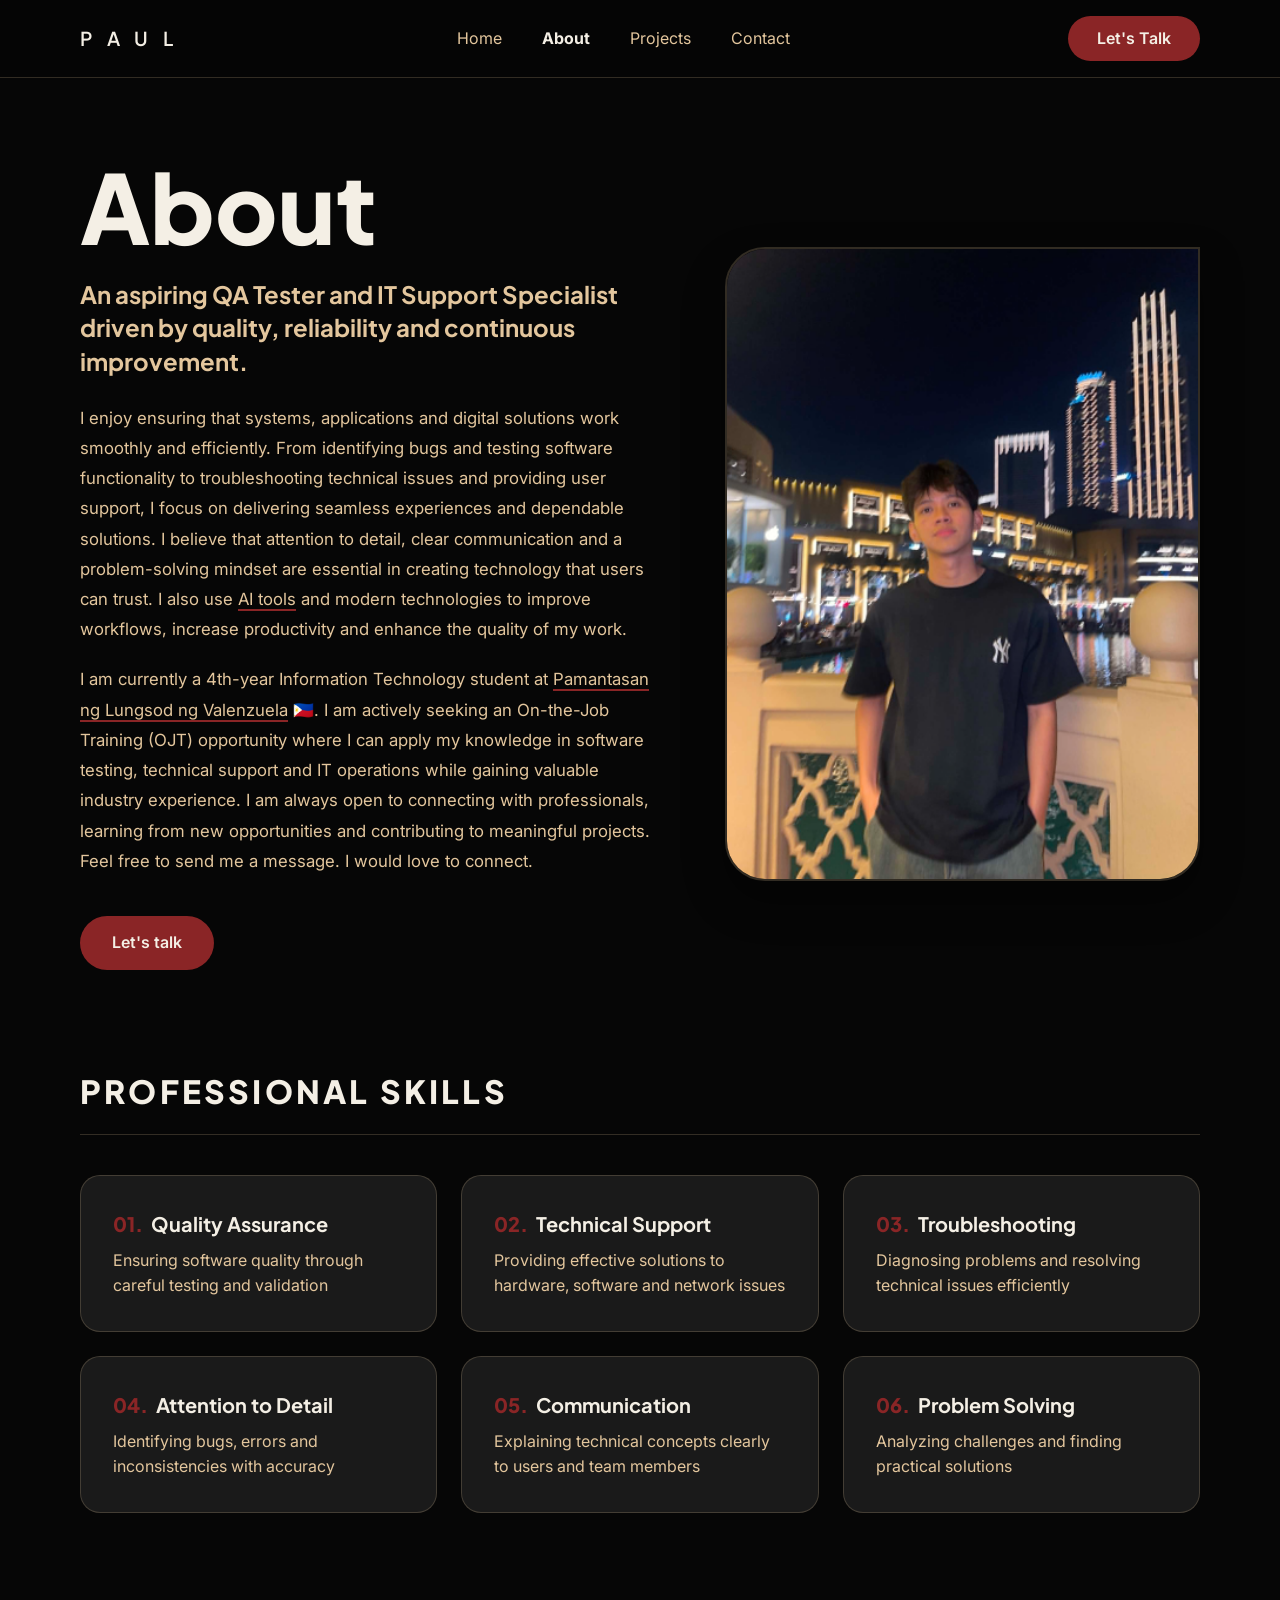
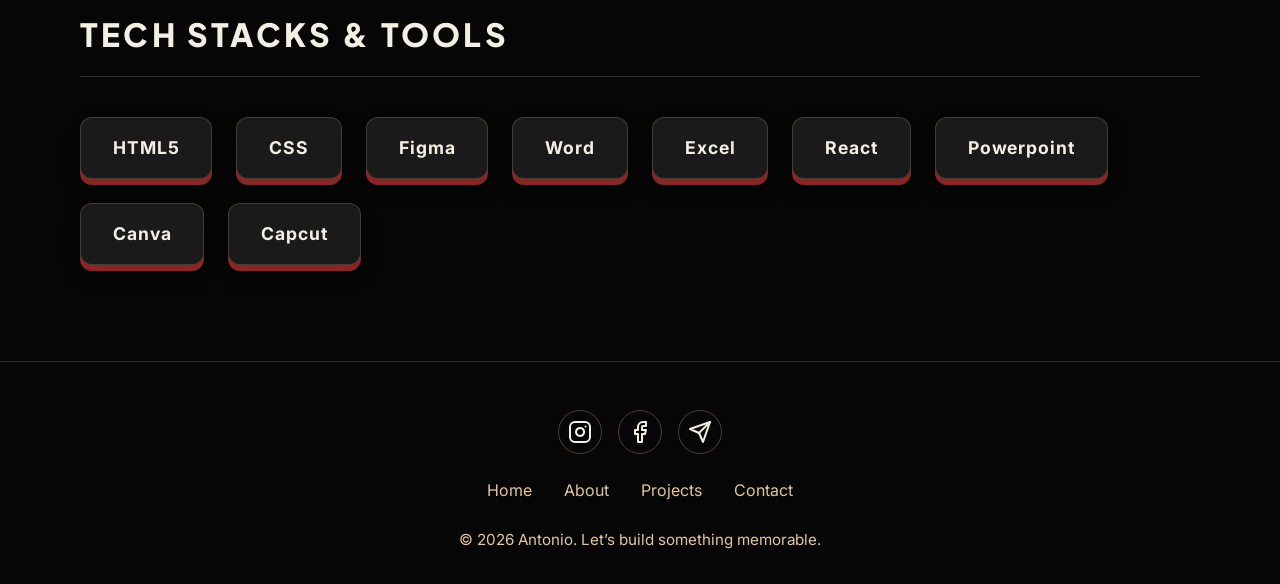
==== about.html @ a5aa1293 "Add initial portfolio website structure with HTML, CSS, and JavaScript - Created index.html for the " ====
<!DOCTYPE html>
<html lang="en">
<head>
  <meta charset="UTF-8" />
  <meta name="viewport" content="width=device-width, initial-scale=1.0" />
  <title>About | Antonio Portfolio</title>
  <link rel="preconnect" href="https://fonts.googleapis.com">
  <link rel="preconnect" href="https://fonts.gstatic.com" crossorigin>
  <link href="https://fonts.googleapis.com/css2?family=Inter:wght@400;500&family=Plus+Jakarta+Sans:wght@700;800&display=swap" rel="stylesheet">
  <link rel="stylesheet" href="styles.css" />
</head>
<body>
  <header class="site-header">
    <div class="container header-inner">
      <a class="brand" href="index.html">P a u l</a>
      <button class="nav-toggle" aria-label="Toggle navigation">Menu</button>
      <nav class="site-nav">
        <a href="index.html">Home</a>
        <a href="about.html" class="active">About</a>
        <a href="projects.html">Projects</a>
        <a href="contact.html">Contact</a>
      </nav>
      <a href="contact.html" class="nav-cta">Let's Talk</a>
    </div>
  </header>

  <main class="container page-about">
    <section class="about-hero">
      <div class="about-hero-content">
        <h1 class="massive-title">About</h1>
        <h2 class="about-subtitle">An aspiring QA Tester and IT Support Specialist driven by quality, reliability and continuous improvement.</h2>
        <div class="about-body">
          <p>I enjoy ensuring that systems, applications and digital solutions work smoothly and efficiently. From identifying bugs and testing software functionality to troubleshooting technical issues and providing user support, I focus on delivering seamless experiences and dependable solutions. I believe that attention to detail, clear communication and a problem-solving mindset are essential in creating technology that users can trust. I also use <u>AI tools</u> and modern technologies to improve workflows, increase productivity and enhance the quality of my work.</p>
          <p>I am currently a 4th-year Information Technology student at <u>Pamantasan ng Lungsod ng Valenzuela</u> 🇵🇭. I am actively seeking an On-the-Job Training (OJT) opportunity where I can apply my knowledge in software testing, technical support and IT operations while gaining valuable industry experience. I am always open to connecting with professionals, learning from new opportunities and contributing to meaningful projects. Feel free to send me a message. I would love to connect.</p>
        </div>
        <a href="contact.html" class="btn-primary">Let's talk</a>
      </div>
      <div class="about-hero-image">
        <img src="images/pol.png" alt="Paul Zabdiel P. Antonio" />
      </div>
    </section>

    <section class="about-skills">
      <h3 class="section-title">Professional Skills</h3>
      <div class="skills-grid">
        <div class="skill-card">
          <h4><span class="skill-num">01.</span> Quality Assurance</h4>
          <p>Ensuring software quality through careful testing and validation</p>
        </div>
        <div class="skill-card">
          <h4><span class="skill-num">02.</span> Technical Support</h4>
          <p>Providing effective solutions to hardware, software and network issues</p>
        </div>
        <div class="skill-card">
          <h4><span class="skill-num">03.</span> Troubleshooting</h4>
          <p>Diagnosing problems and resolving technical issues efficiently</p>
        </div>
        <div class="skill-card">
          <h4><span class="skill-num">04.</span> Attention to Detail</h4>
          <p>Identifying bugs, errors and inconsistencies with accuracy</p>
        </div>
        <div class="skill-card">
          <h4><span class="skill-num">05.</span> Communication</h4>
          <p>Explaining technical concepts clearly to users and team members</p>
        </div>
        <div class="skill-card">
          <h4><span class="skill-num">06.</span> Problem Solving</h4>
          <p>Analyzing challenges and finding practical solutions</p>
        </div>
      </div>
    </section>

    <section class="about-tools">
      <h3 class="section-title">Tech Stacks & Tools</h3>
      <div class="tools-3d-grid">
        <div class="tool-3d-tag">HTML5</div>
        <div class="tool-3d-tag">CSS</div>
        <div class="tool-3d-tag">Figma</div>
        <div class="tool-3d-tag">Word</div>
        <div class="tool-3d-tag">Excel</div>
        <div class="tool-3d-tag">React</div>
        <div class="tool-3d-tag">Powerpoint</div>
        <div class="tool-3d-tag">Canva</div>
        <div class="tool-3d-tag">Capcut</div>
      </div>
    </section>
  </main>

  <footer class="site-footer">
    <div class="container footer-inner">
      <div class="social-links">
        <a href="#" aria-label="Instagram">
          <svg xmlns="http://www.w3.org/2000/svg" width="24" height="24" viewBox="0 0 24 24" fill="none" stroke="currentColor" stroke-width="2" stroke-linecap="round" stroke-linejoin="round" class="icon"><rect x="2" y="2" width="20" height="20" rx="5" ry="5"></rect><path d="M16 11.37A4 4 0 1 1 12.63 8 4 4 0 0 1 16 11.37z"></path><line x1="17.5" y1="6.5" x2="17.51" y2="6.5"></line></svg>
        </a>
        <a href="#" aria-label="Facebook">
          <svg xmlns="http://www.w3.org/2000/svg" width="24" height="24" viewBox="0 0 24 24" fill="none" stroke="currentColor" stroke-width="2" stroke-linecap="round" stroke-linejoin="round" class="icon"><path d="M18 2h-3a5 5 0 0 0-5 5v3H7v4h3v8h4v-8h3l1-4h-4V7a1 1 0 0 1 1-1h3z"></path></svg>
        </a>
        <a href="#" aria-label="Telegram">
          <svg xmlns="http://www.w3.org/2000/svg" width="24" height="24" viewBox="0 0 24 24" fill="none" stroke="currentColor" stroke-width="2" stroke-linecap="round" stroke-linejoin="round" class="icon"><line x1="22" y1="2" x2="11" y2="13"></line><polygon points="22 2 15 22 11 13 2 9 22 2"></polygon></svg>
        </a>
      </div>
      <nav class="footer-nav">
        <a href="index.html">Home</a>
        <a href="about.html">About</a>
        <a href="projects.html">Projects</a>
        <a href="contact.html">Contact</a>
      </nav>
      <p>© 2026 Antonio. Let’s build something memorable.</p>
    </div>
  </footer>

  <script src="script.js"></script>
</body>
</html>
---- styles.css ----
:root {
  color-scheme: dark;
  font-family: 'Inter', system-ui, -apple-system, BlinkMacSystemFont, "Segoe UI", sans-serif;
  background: #060606;
  color: #F4EFE5;
  font-size: 16px;
  line-height: 1.6;
  --surface: #0f0f11;
  --surface-strong: #1a1a1a;
  --text-muted: #E3C69D;
  --accent: #8A2526;
  --accent-soft: rgba(138, 37, 38, 0.12);
  --border: rgba(227, 198, 157, 0.2);
  --shadow: 0 20px 40px rgba(0, 0, 0, 0.4);
}

* {
  box-sizing: border-box;
}

h1, h2, h3, h4, h5, h6,
.brand, .eyebrow {
  font-family: 'Plus Jakarta Sans', sans-serif;
}

html {
  scroll-behavior: smooth;
}

body {
  margin: 0;
  min-height: 100vh;
  background: #060606;
}

img {
  max-width: 100%;
  display: block;
}

button,
input,
textarea {
  font: inherit;
}

.container {
  width: min(1120px, calc(100% - 2rem));
  margin: 0 auto;
}

.site-header {
  position: sticky;
  top: 0;
  z-index: 20;
  background: rgba(6, 6, 6, 0.95);
  backdrop-filter: blur(12px);
  border-bottom: 1px solid var(--border);
  padding-top: 1rem;
  padding-bottom: 1rem;
}

.header-inner {
  display: flex;
  align-items: center;
  justify-content: space-between;
}

.brand {
  letter-spacing: 0.3em;
  text-transform: uppercase;
  font-weight: 600;
  color: #F4EFE5;
  text-decoration: none;
  font-size: 1.2rem;
}

.nav-toggle {
  display: none;
  border: 1px solid var(--border);
  background: #F4EFE5;
  color: #060606;
  padding: 0.85rem 1rem;
  border-radius: 999px;
  cursor: pointer;
}

.site-nav {
  flex: 1;
  display: flex;
  justify-content: center;
  gap: 2.5rem;
}

.site-nav a {
  color: #E3C69D;
  font-weight: 400;
  text-decoration: none;
  transition: color 0.2s ease;
  background: transparent;
  padding: 0;
}

.site-nav a:hover,
.site-nav a.active {
  color: #F4EFE5;
  font-weight: 700;
  background: transparent;
}

.nav-cta {
  display: inline-flex;
  align-items: center;
  justify-content: center;
  background: #8A2526;
  color: #F4EFE5;
  padding: 0.6rem 1.8rem;
  border-radius: 999px;
  font-weight: 600;
  text-decoration: none;
  transition: transform 0.2s ease;
}

.nav-cta:hover {
  transform: translateY(-2px);
}

.hero,
.section-intro {
  padding: 5rem 0 3rem;
}

.page-home .hero {
  background: transparent;
  box-shadow: none;
  padding: 6rem 0;
}

.hero-home {
  display: grid;
  grid-template-columns: 1.1fr 0.9fr;
  align-items: center;
  gap: 4rem;
}

.hero-copy {
  max-width: 100%;
}

@keyframes fadeInUp {
  from {
    opacity: 0;
    transform: translateY(30px);
  }
  to {
    opacity: 1;
    transform: translateY(0);
  }
}

.hero-title {
  font-size: clamp(2.5rem, 8vw, 4.5rem);
  line-height: 1.1;
  margin-bottom: 1.5rem;
  font-weight: 800;
  color: #F4EFE5;
  font-family: 'Plus Jakarta Sans', sans-serif;
  opacity: 0;
  animation: fadeInUp 0.8s ease-out forwards;
}

.gradient-text {
  background: linear-gradient(90deg, #8A2526, #E3C69D);
  -webkit-background-clip: text;
  -webkit-text-fill-color: transparent;
  background-clip: text;
  color: transparent;
}

.hero-subtitle {
  color: #E3C69D;
  font-size: 1.1rem;
  margin-bottom: 1.5rem;
  line-height: 1.7;
  max-width: 90%;
  opacity: 0;
  animation: fadeInUp 0.8s ease-out 0.2s forwards;
}

.hero-image {
  width: 100%;
  display: flex;
  justify-content: flex-end;
  opacity: 0;
  animation: fadeInUp 0.8s ease-out 0.6s forwards;
}

.hero-image img {
  width: 100%;
  max-width: 400px;
  aspect-ratio: 1 / 1;
  object-fit: cover;
  border-radius: 50%;
  border: 4px solid var(--accent);
  padding: 10px;
  background: var(--surface-strong);
  box-shadow: 0 20px 50px rgba(0,0,0,0.5), 0 0 30px var(--accent-soft);
}

.hero-actions {
  display: flex;
  gap: 1rem;
  flex-wrap: wrap;
  opacity: 0;
  animation: fadeInUp 0.8s ease-out 0.4s forwards;
}

.btn-primary, .btn-ghost {
  display: inline-flex;
  align-items: center;
  justify-content: center;
  padding: 0.9rem 2rem;
  border-radius: 999px;
  font-weight: 600;
  text-decoration: none;
  transition: transform 0.2s ease, background 0.2s ease;
}

.btn-primary {
  background: #8A2526;
  color: #F4EFE5;
  border: none;
}

.btn-ghost {
  background: transparent;
  color: #F4EFE5;
  border: 1px solid rgba(227, 198, 157, 0.4);
}

.btn-primary:hover {
  transform: translateY(-2px);
}

.btn-ghost:hover {
  border-color: #F4EFE5;
  transform: translateY(-2px);
}


.eyebrow {
  margin: 0 0 0.75rem;
  font-size: 0.875rem;
  letter-spacing: 0.15em;
  text-transform: uppercase;
  color: var(--accent);
}

h1 {
  margin: 0 0 1rem;
  font-size: clamp(2rem, 4vw, 3.5rem);
  line-height: 1.05;
}

p {
  margin: 0 0 1.4rem;
  color: var(--text-muted);
}

.hero-actions,
.button-group {
  display: flex;
  flex-wrap: wrap;
  gap: 1rem;
  align-items: center;
}

.button,
.button-sm {
  display: inline-flex;
  align-items: center;
  justify-content: center;
  background: var(--accent);
  color: #fff;
  border: none;
  border-radius: 999px;
  padding: 0.95rem 1.6rem;
  text-decoration: none;
  cursor: pointer;
  transition: transform 0.2s ease, box-shadow 0.2s ease;
}

.button:hover,
.button-sm:hover {
  transform: translateY(-1px);
  box-shadow: 0 14px 30px rgba(37, 99, 235, 0.16);
}

.button-secondary {
  background: #fff;
  color: var(--accent);
  border: 1px solid rgba(37, 99, 235, 0.15);
}

.button-sm {
  padding: 0.75rem 1.15rem;
}

.feature-grid,
.details-grid {
  display: grid;
  gap: 1.5rem;
  grid-template-columns: repeat(auto-fit, minmax(220px, 1fr));
  margin: 2rem 0 4rem;
}

.feature-grid article,
.project-card,
.contact-panel,
.details-grid article {
  background: var(--surface);
  border: 1px solid var(--border);
  border-radius: 1.25rem;
  padding: 1.75rem;
  box-shadow: var(--shadow);
}

.project-list {
  display: grid;
  gap: 1.25rem;
  margin: 2rem 0 4rem;
}

.project-card {
  display: flex;
  justify-content: space-between;
  align-items: center;
  gap: 1rem;
}

.project-card h2 {
  margin-top: 0;
}

.contact-panel {
  max-width: 700px;
}

.contact-form {
  display: grid;
  gap: 1rem;
}

.contact-form label {
  display: grid;
  gap: 0.5rem;
  font-weight: 700;
  color: #F4EFE5;
}

.contact-form input,
.contact-form textarea {
  width: 100%;
  border: 1px solid var(--border);
  border-radius: 0.9rem;
  padding: 1rem 1rem;
  background: #060606;
  color: #F4EFE5;
}

.contact-form input:focus,
.contact-form textarea:focus {
  outline: none;
  border-color: var(--accent);
  box-shadow: 0 0 0 4px rgba(37, 99, 235, 0.08);
}

.form-status {
  margin: 0;
  color: var(--accent);
  font-size: 0.95rem;
}

/* About Page */
.page-about {
  padding-top: 5rem;
}

.about-hero {
  display: grid;
  grid-template-columns: 1.1fr 0.9fr;
  gap: 4rem;
  align-items: center;
  margin-bottom: 6rem;
}

.massive-title {
  font-size: clamp(3.5rem, 8vw, 6rem);
  font-weight: 800;
  line-height: 1;
  margin-top: 0;
  margin-bottom: 1.5rem;
  color: #F4EFE5;
  font-family: 'Plus Jakarta Sans', sans-serif;
  opacity: 0;
  animation: fadeInUp 0.8s ease-out forwards;
}

.about-subtitle {
  font-size: 1.5rem;
  font-weight: 700;
  color: #E3C69D;
  margin-top: 0;
  margin-bottom: 1.5rem;
  line-height: 1.4;
  font-family: 'Plus Jakarta Sans', sans-serif;
  opacity: 0;
  animation: fadeInUp 0.8s ease-out 0.15s forwards;
}

.about-body {
  font-size: 1.05rem;
  line-height: 1.8;
  color: #E3C69D;
  margin-bottom: 2.5rem;
  opacity: 0;
  animation: fadeInUp 0.8s ease-out 0.3s forwards;
}

.about-body p {
  margin-bottom: 1.25rem;
}

.about-body u {
  text-decoration-color: var(--accent);
  text-decoration-thickness: 2px;
  text-underline-offset: 4px;
  transition: color 0.2s ease, text-decoration-color 0.2s ease;
  cursor: pointer;
}

.about-body u:hover {
  color: #F4EFE5;
  text-decoration-color: #F4EFE5;
}

.about-hero-content .btn-primary {
  opacity: 0;
  animation: fadeInUp 0.8s ease-out 0.45s forwards;
}

.about-hero-image {
  opacity: 0;
  animation: fadeInUp 0.8s ease-out 0.6s forwards;
}

.about-hero-image img {
  width: 100%;
  max-width: 500px;
  object-fit: cover;
  border-radius: 2.5rem 0 2.5rem 2.5rem; /* Asymmetrical border-radius */
  box-shadow: var(--shadow);
  border: 2px solid var(--border);
}

.section-title {
  font-size: 2rem;
  font-weight: 800;
  margin-bottom: 2.5rem;
  text-transform: uppercase;
  letter-spacing: 0.1em;
  color: #F4EFE5;
  border-bottom: 1px solid var(--border);
  padding-bottom: 1rem;
}

.skills-grid {
  display: grid;
  grid-template-columns: repeat(auto-fit, minmax(280px, 1fr));
  gap: 1.5rem;
  margin-bottom: 6rem;
}

.skill-card {
  background: var(--surface-strong);
  padding: 2rem;
  border-radius: 1.25rem;
  border: 1px solid var(--border);
  transition: transform 0.3s ease;
}

.skill-card:hover {
  transform: translateY(-5px);
  border-color: var(--accent);
  box-shadow: 0 10px 30px var(--accent-soft);
}

.skill-card h4 {
  font-size: 1.25rem;
  color: #F4EFE5;
  margin: 0 0 0.5rem 0;
  font-family: 'Plus Jakarta Sans', sans-serif;
}

.skill-num {
  color: var(--accent);
  font-weight: 800;
  margin-right: 0.25rem;
}

.skill-card p {
  margin: 0;
  color: #E3C69D;
  font-size: 1rem;
}

.tools-3d-grid {
  display: flex;
  flex-wrap: wrap;
  gap: 1.5rem;
  margin-bottom: 6rem;
}

.tool-3d-tag {
  background: var(--surface-strong);
  color: #F4EFE5;
  font-weight: 700;
  padding: 1rem 2rem;
  border-radius: 0.75rem;
  font-size: 1.1rem;
  letter-spacing: 0.05em;
  border: 1px solid var(--border);
  box-shadow: 
    0px 6px 0px var(--accent), 
    0px 10px 15px rgba(0,0,0,0.5);
  transform: translateY(0);
  transition: all 0.1s ease;
  cursor: default;
}

.tool-3d-tag:hover {
  transform: translateY(4px);
  box-shadow: 
    0px 2px 0px var(--accent), 
    0px 5px 10px rgba(0,0,0,0.5);
}

.site-footer {
  background: #060606;
  border-top: 1px solid var(--border);
  padding: 3rem 0 2rem;
  color: #E3C69D;
}

.footer-inner {
  display: grid;
  gap: 1.5rem;
  justify-items: center;
  text-align: center;
}

.social-links {
  display: flex;
  gap: 1rem;
  flex-wrap: wrap;
  justify-content: center;
}

.social-links a {
  width: 44px;
  height: 44px;
  display: inline-flex;
  align-items: center;
  justify-content: center;
  border-radius: 50%;
  border: 1px solid rgba(227, 198, 157, 0.3);
  color: #F4EFE5;
  text-decoration: none;
  font-weight: 700;
}

.footer-nav {
  display: flex;
  gap: 2rem;
  flex-wrap: wrap;
  justify-content: center;
  align-items: center;
}

.footer-nav a {
  color: #E3C69D;
  text-decoration: none;
  font-weight: 400;
  transition: color 0.2s ease;
}

.footer-nav a:hover {
  color: #F4EFE5;
  font-weight: 700;
}

.site-footer p {
  margin: 0;
  font-size: 0.95rem;
  color: #E3C69D;
}

@media (max-width: 1024px) {
  .hero-home {
    gap: 2rem;
  }
  .site-nav {
    gap: 1.5rem;
  }
}

@media (max-width: 768px) {
  .header-inner {
    flex-wrap: wrap;
  }

  .nav-toggle {
    display: inline-flex;
  }

  .site-nav, .nav-cta {
    display: none;
  }

  .site-nav.open {
    display: flex !important;
    flex-direction: column;
    gap: 1rem;
    position: absolute;
    top: 100%;
    left: 0;
    width: 100%;
    background: #060606;
    padding: 2rem;
    border-bottom: 1px solid rgba(227,198,157,0.2);
    z-index: 50;
  }

  .site-nav a {
    width: 100%;
    text-align: center;
  }

  .hero-home {
    grid-template-columns: 1fr;
    text-align: left;
    gap: 3rem;
  }

  .page-home .hero {
    padding: 3rem 0;
  }

  .hero-image {
    justify-content: flex-start;
  }

  .about-hero {
    grid-template-columns: 1fr;
    gap: 3rem;
  }
}

@media (max-width: 480px) {
  .hero,
  .section-intro {
    padding-top: 2.5rem;
  }

  .feature-grid,
  .details-grid {
    grid-template-columns: 1fr;
  }

  .hero-actions {
    flex-direction: column;
  }

  .project-card {
    flex-direction: column;
    align-items: flex-start;
  }

  .button,
  .button-sm, .btn-primary, .btn-ghost {
    width: 100%;
  }
}
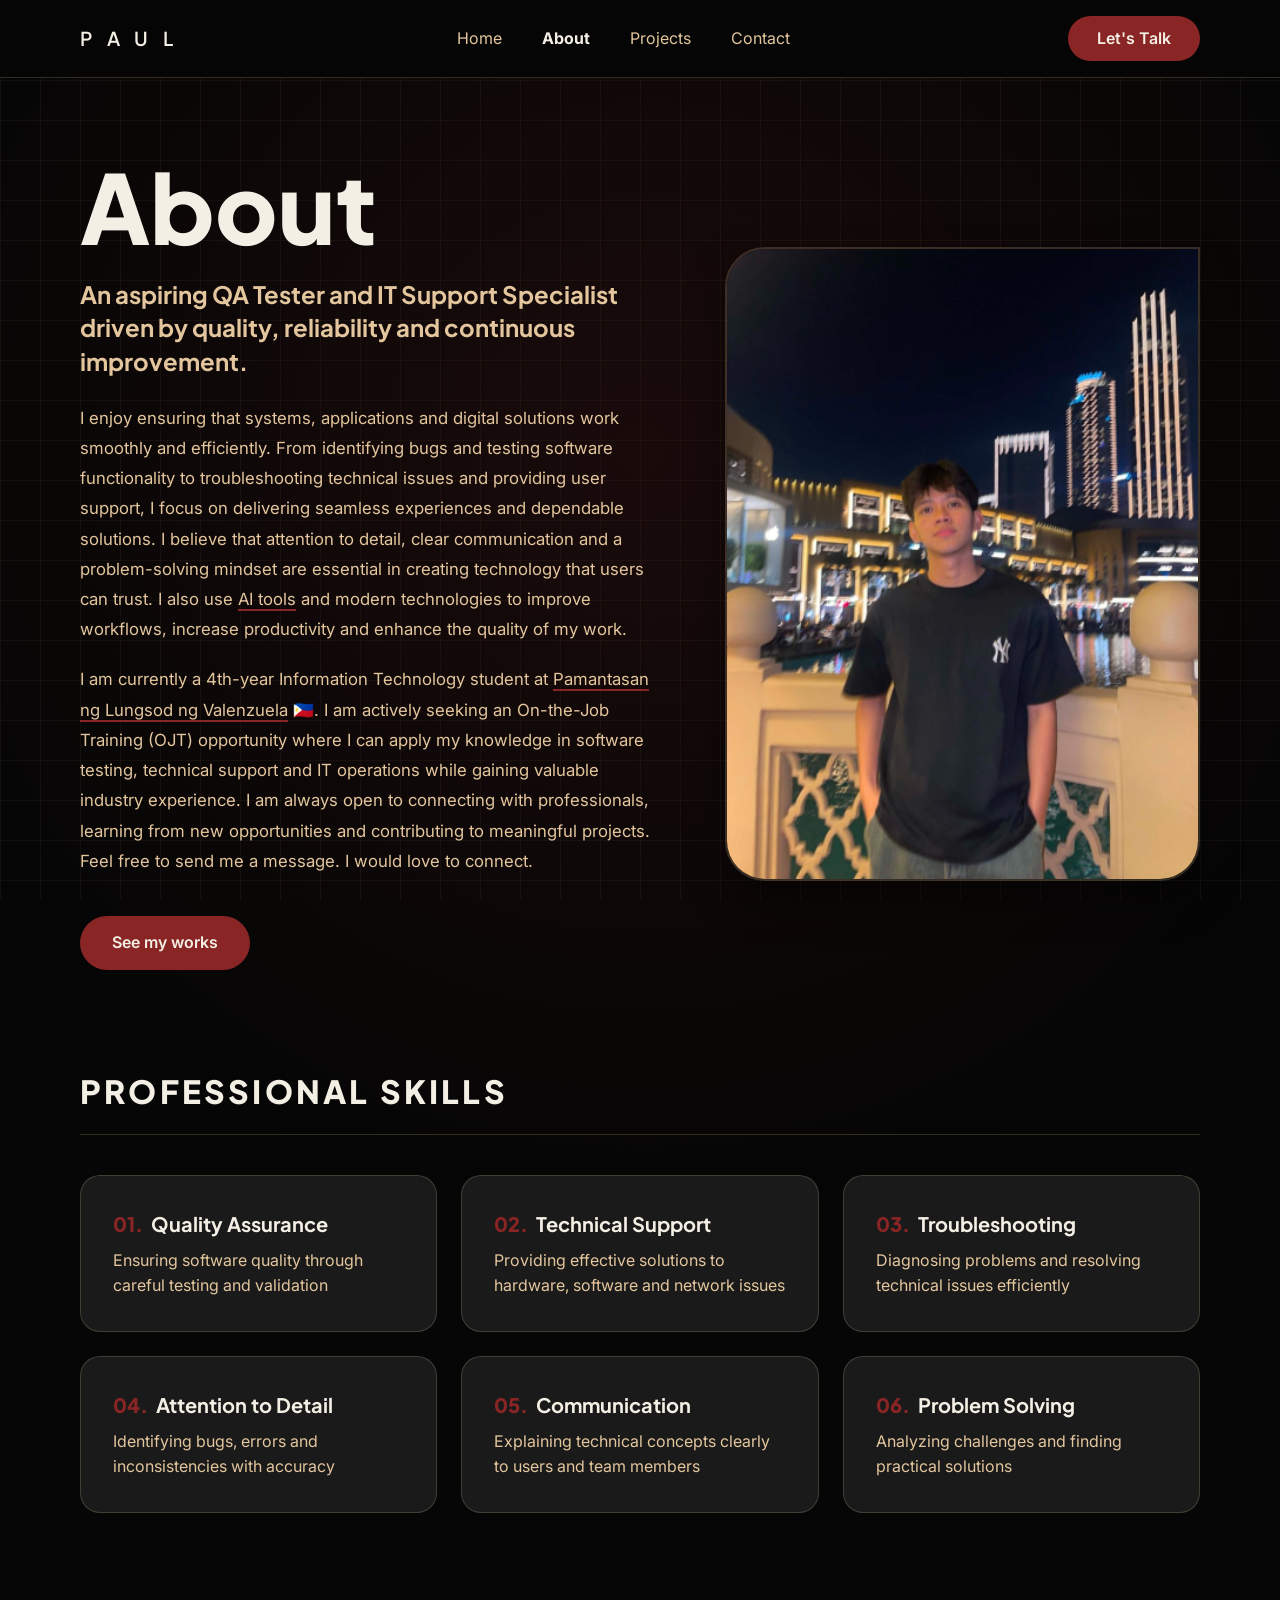
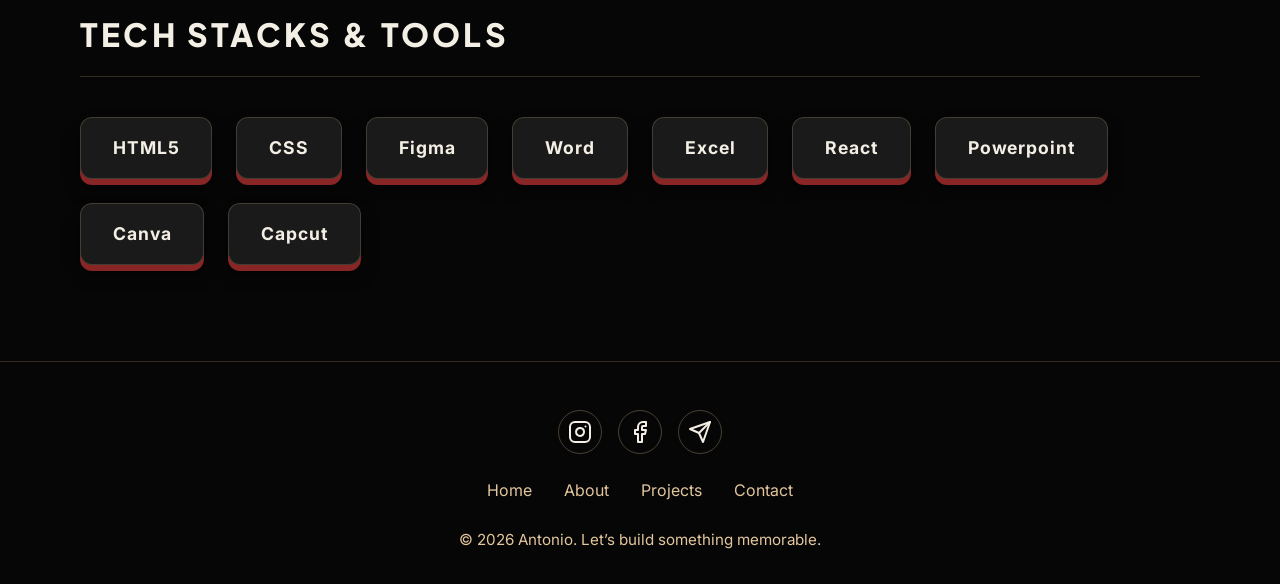
==== commit caae6e7b: "Enhance portfolio layout and functionality: update navigation buttons, improve contact form, and add" ====
--- a/about.html
+++ b/about.html
@@ -13,7 +13,9 @@
   <header class="site-header">
     <div class="container header-inner">
       <a class="brand" href="index.html">P a u l</a>
-      <button class="nav-toggle" aria-label="Toggle navigation">Menu</button>
+      <button class="nav-toggle" aria-label="Toggle navigation">
+        <svg xmlns="http://www.w3.org/2000/svg" width="24" height="24" viewBox="0 0 24 24" fill="none" stroke="currentColor" stroke-width="2" stroke-linecap="round" stroke-linejoin="round" class="hamburger-icon"><line x1="3" y1="12" x2="21" y2="12"></line><line x1="3" y1="6" x2="21" y2="6"></line><line x1="3" y1="18" x2="21" y2="18"></line></svg>
+      </button>
       <nav class="site-nav">
         <a href="index.html">Home</a>
         <a href="about.html" class="active">About</a>
@@ -33,7 +35,7 @@
           <p>I enjoy ensuring that systems, applications and digital solutions work smoothly and efficiently. From identifying bugs and testing software functionality to troubleshooting technical issues and providing user support, I focus on delivering seamless experiences and dependable solutions. I believe that attention to detail, clear communication and a problem-solving mindset are essential in creating technology that users can trust. I also use <u>AI tools</u> and modern technologies to improve workflows, increase productivity and enhance the quality of my work.</p>
           <p>I am currently a 4th-year Information Technology student at <u>Pamantasan ng Lungsod ng Valenzuela</u> 🇵🇭. I am actively seeking an On-the-Job Training (OJT) opportunity where I can apply my knowledge in software testing, technical support and IT operations while gaining valuable industry experience. I am always open to connecting with professionals, learning from new opportunities and contributing to meaningful projects. Feel free to send me a message. I would love to connect.</p>
         </div>
-        <a href="contact.html" class="btn-primary">Let's talk</a>
+        <a href="projects.html" class="btn-primary">See my works</a>
       </div>
       <div class="about-hero-image">
         <img src="images/pol.png" alt="Paul Zabdiel P. Antonio" />
--- a/styles.css
+++ b/styles.css
@@ -30,7 +30,48 @@
 body {
   margin: 0;
   min-height: 100vh;
-  background: #060606;
+  background-color: #060606;
+  position: relative;
+  z-index: 0;
+}
+
+body::before {
+  content: "";
+  position: fixed;
+  top: 0;
+  left: 0;
+  width: 100%;
+  height: 100%;
+  background-image: 
+    linear-gradient(rgba(227, 198, 157, 0.05) 1px, transparent 1px),
+    linear-gradient(90deg, rgba(227, 198, 157, 0.05) 1px, transparent 1px);
+  background-size: 40px 40px;
+  z-index: -1;
+  pointer-events: none;
+  animation: cyberGrid 15s linear infinite;
+}
+
+body::after {
+  content: "";
+  position: fixed;
+  top: -50%;
+  left: -50%;
+  width: 200%;
+  height: 200%;
+  background: radial-gradient(circle at center, rgba(138, 37, 38, 0.15) 0%, transparent 50%);
+  z-index: -1;
+  pointer-events: none;
+  animation: pulseCore 10s ease-in-out infinite alternate;
+}
+
+@keyframes cyberGrid {
+  0% { background-position: 0px 0px; }
+  100% { background-position: 40px 40px; }
+}
+
+@keyframes pulseCore {
+  0% { transform: scale(1) translate(0, 0); opacity: 0.5; }
+  100% { transform: scale(1.2) translate(2%, 2%); opacity: 1; }
 }
 
 img {
@@ -78,11 +119,16 @@
 .nav-toggle {
   display: none;
   border: 1px solid var(--border);
-  background: #F4EFE5;
-  color: #060606;
-  padding: 0.85rem 1rem;
-  border-radius: 999px;
+  background: transparent;
+  color: #F4EFE5;
+  padding: 0.5rem;
+  border-radius: 0.5rem;
   cursor: pointer;
+  transition: background 0.2s ease;
+}
+
+.nav-toggle:hover {
+  background: rgba(227, 198, 157, 0.1);
 }
 
 .site-nav {
@@ -379,6 +425,45 @@
   margin: 0;
   color: var(--accent);
   font-size: 0.95rem;
+}
+
+.page-contact {
+  padding: 5rem 0;
+}
+
+.contact-grid {
+  display: grid;
+  grid-template-columns: 1fr 1.2fr;
+  gap: 4rem;
+  align-items: start;
+}
+
+.contact-panel {
+  max-width: 100%;
+}
+
+.contact-info {
+  margin-top: 3rem;
+  display: grid;
+  gap: 1.5rem;
+}
+
+.info-item {
+  padding-left: 1rem;
+  border-left: 2px solid var(--accent);
+}
+
+.info-item h4 {
+  font-size: 1.1rem;
+  color: #F4EFE5;
+  margin: 0 0 0.25rem 0;
+  font-family: 'Plus Jakarta Sans', sans-serif;
+}
+
+.info-item p {
+  margin: 0;
+  color: #E3C69D;
+  font-size: 1rem;
 }
 
 /* About Page */
@@ -664,6 +749,11 @@
     grid-template-columns: 1fr;
     gap: 3rem;
   }
+
+  .contact-grid {
+    grid-template-columns: 1fr;
+    gap: 3rem;
+  }
 }
 
 @media (max-width: 480px) {
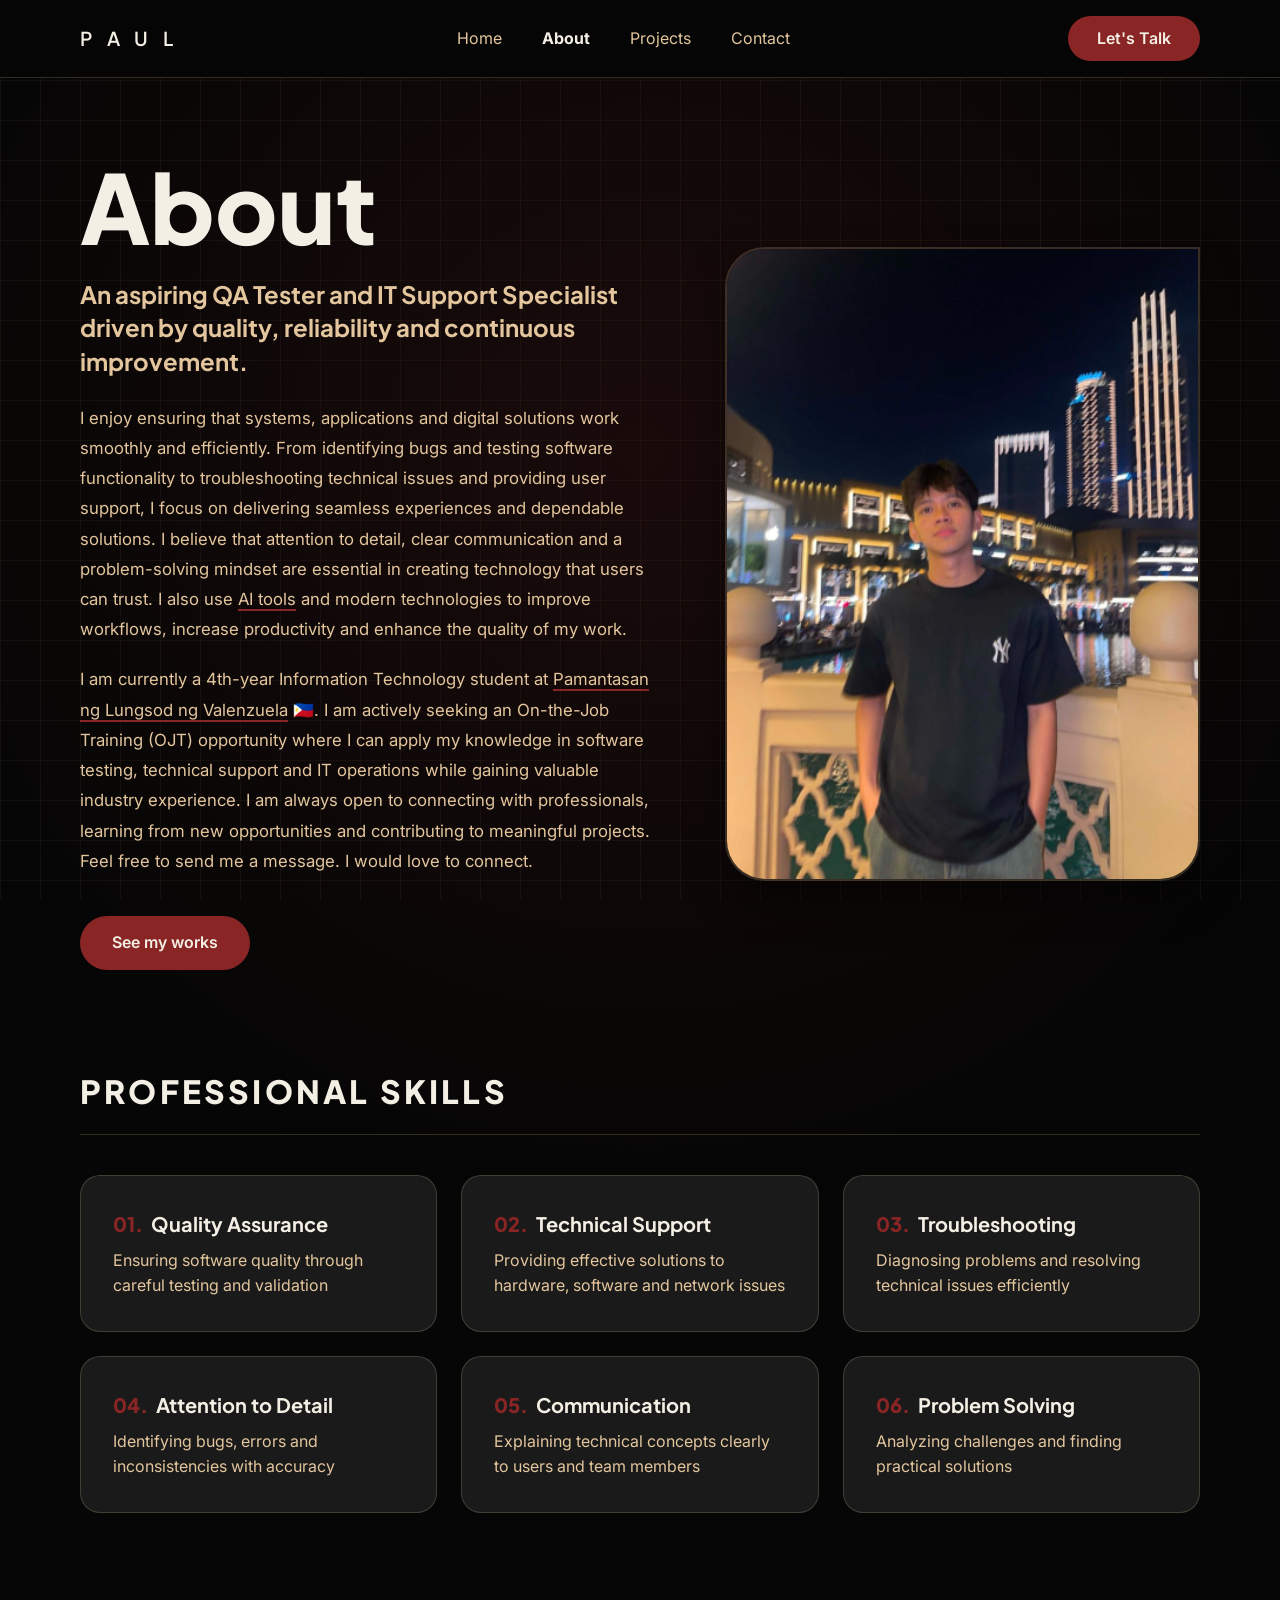
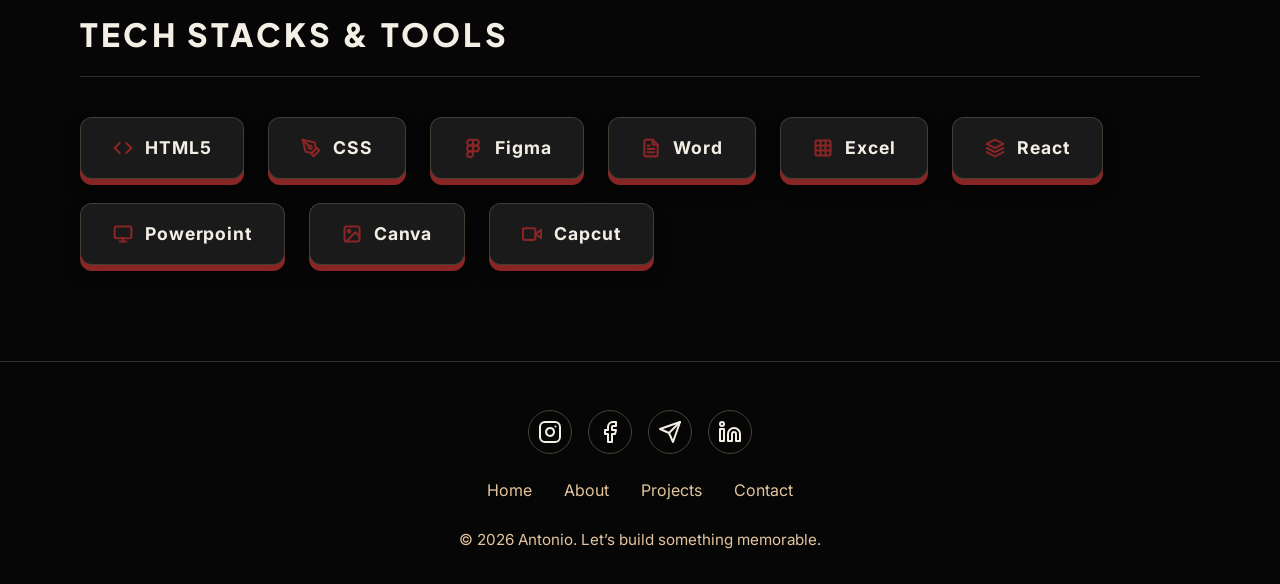
==== commit 94d9243c: "Add LinkedIn icon to footer and enhance tool display with SVGs" ====
--- a/about.html
+++ b/about.html
@@ -75,15 +75,42 @@
     <section class="about-tools">
       <h3 class="section-title">Tech Stacks & Tools</h3>
       <div class="tools-3d-grid">
-        <div class="tool-3d-tag">HTML5</div>
-        <div class="tool-3d-tag">CSS</div>
-        <div class="tool-3d-tag">Figma</div>
-        <div class="tool-3d-tag">Word</div>
-        <div class="tool-3d-tag">Excel</div>
-        <div class="tool-3d-tag">React</div>
-        <div class="tool-3d-tag">Powerpoint</div>
-        <div class="tool-3d-tag">Canva</div>
-        <div class="tool-3d-tag">Capcut</div>
+        <div class="tool-3d-tag">
+          <svg xmlns="http://www.w3.org/2000/svg" width="20" height="20" viewBox="0 0 24 24" fill="none" stroke="currentColor" stroke-linecap="round" stroke-linejoin="round"><polyline points="16 18 22 12 16 6"></polyline><polyline points="8 6 2 12 8 18"></polyline></svg>
+          HTML5
+        </div>
+        <div class="tool-3d-tag">
+          <svg xmlns="http://www.w3.org/2000/svg" width="20" height="20" viewBox="0 0 24 24" fill="none" stroke="currentColor" stroke-linecap="round" stroke-linejoin="round"><path d="M12 19l7-7 3 3-7 7-3-3z"></path><path d="M18 13l-1.5-7.5L2 2l3.5 14.5L13 18l5-5z"></path><path d="M2 2l7.586 7.586"></path><circle cx="11" cy="11" r="2"></circle></svg>
+          CSS
+        </div>
+        <div class="tool-3d-tag">
+          <svg xmlns="http://www.w3.org/2000/svg" width="20" height="20" viewBox="0 0 24 24" fill="none" stroke="currentColor" stroke-linecap="round" stroke-linejoin="round"><path d="M5 5.5A3.5 3.5 0 0 1 8.5 2H12v7H8.5A3.5 3.5 0 0 1 5 5.5z"></path><path d="M12 2h3.5a3.5 3.5 0 1 1 0 7H12V2z"></path><path d="M12 12.5a3.5 3.5 0 1 1 7 0 3.5 3.5 0 1 1-7 0z"></path><path d="M5 19.5A3.5 3.5 0 0 1 8.5 16H12v3.5a3.5 3.5 0 1 1-7 0z"></path><path d="M5 12.5A3.5 3.5 0 0 1 8.5 9H12v7H8.5A3.5 3.5 0 0 1 5 12.5z"></path></svg>
+          Figma
+        </div>
+        <div class="tool-3d-tag">
+          <svg xmlns="http://www.w3.org/2000/svg" width="20" height="20" viewBox="0 0 24 24" fill="none" stroke="currentColor" stroke-linecap="round" stroke-linejoin="round"><path d="M14 2H6a2 2 0 0 0-2 2v16a2 2 0 0 0 2 2h12a2 2 0 0 0 2-2V8z"></path><polyline points="14 2 14 8 20 8"></polyline><line x1="16" y1="13" x2="8" y2="13"></line><line x1="16" y1="17" x2="8" y2="17"></line><polyline points="10 9 9 9 8 9"></polyline></svg>
+          Word
+        </div>
+        <div class="tool-3d-tag">
+          <svg xmlns="http://www.w3.org/2000/svg" width="20" height="20" viewBox="0 0 24 24" fill="none" stroke="currentColor" stroke-linecap="round" stroke-linejoin="round"><rect x="3" y="3" width="18" height="18" rx="2" ry="2"></rect><line x1="3" y1="9" x2="21" y2="9"></line><line x1="3" y1="15" x2="21" y2="15"></line><line x1="9" y1="3" x2="9" y2="21"></line><line x1="15" y1="3" x2="15" y2="21"></line></svg>
+          Excel
+        </div>
+        <div class="tool-3d-tag">
+          <svg xmlns="http://www.w3.org/2000/svg" width="20" height="20" viewBox="0 0 24 24" fill="none" stroke="currentColor" stroke-linecap="round" stroke-linejoin="round"><polygon points="12 2 2 7 12 12 22 7 12 2"></polygon><polyline points="2 17 12 22 22 17"></polyline><polyline points="2 12 12 17 22 12"></polyline></svg>
+          React
+        </div>
+        <div class="tool-3d-tag">
+          <svg xmlns="http://www.w3.org/2000/svg" width="20" height="20" viewBox="0 0 24 24" fill="none" stroke="currentColor" stroke-linecap="round" stroke-linejoin="round"><rect x="2" y="3" width="20" height="14" rx="2" ry="2"></rect><line x1="8" y1="21" x2="16" y2="21"></line><line x1="12" y1="17" x2="12" y2="21"></line></svg>
+          Powerpoint
+        </div>
+        <div class="tool-3d-tag">
+          <svg xmlns="http://www.w3.org/2000/svg" width="20" height="20" viewBox="0 0 24 24" fill="none" stroke="currentColor" stroke-linecap="round" stroke-linejoin="round"><rect x="3" y="3" width="18" height="18" rx="2" ry="2"></rect><circle cx="8.5" cy="8.5" r="1.5"></circle><polyline points="21 15 16 10 5 21"></polyline></svg>
+          Canva
+        </div>
+        <div class="tool-3d-tag">
+          <svg xmlns="http://www.w3.org/2000/svg" width="20" height="20" viewBox="0 0 24 24" fill="none" stroke="currentColor" stroke-linecap="round" stroke-linejoin="round"><polygon points="23 7 16 12 23 17 23 7"></polygon><rect x="1" y="5" width="15" height="14" rx="2" ry="2"></rect></svg>
+          Capcut
+        </div>
       </div>
     </section>
   </main>
@@ -100,6 +127,9 @@
         <a href="#" aria-label="Telegram">
           <svg xmlns="http://www.w3.org/2000/svg" width="24" height="24" viewBox="0 0 24 24" fill="none" stroke="currentColor" stroke-width="2" stroke-linecap="round" stroke-linejoin="round" class="icon"><line x1="22" y1="2" x2="11" y2="13"></line><polygon points="22 2 15 22 11 13 2 9 22 2"></polygon></svg>
         </a>
+        <a href="#" aria-label="LinkedIn">
+          <svg xmlns="http://www.w3.org/2000/svg" width="24" height="24" viewBox="0 0 24 24" fill="none" stroke="currentColor" stroke-width="2" stroke-linecap="round" stroke-linejoin="round" class="icon"><path d="M16 8a6 6 0 0 1 6 6v7h-4v-7a2 2 0 0 0-2-2 2 2 0 0 0-2 2v7h-4v-7a6 6 0 0 1 6-6z"></path><rect x="2" y="9" width="4" height="12"></rect><circle cx="4" cy="4" r="2"></circle></svg>
+        </a>
       </div>
       <nav class="footer-nav">
         <a href="index.html">Home</a>
--- a/styles.css
+++ b/styles.css
@@ -621,6 +621,14 @@
   transform: translateY(0);
   transition: all 0.1s ease;
   cursor: default;
+  display: inline-flex;
+  align-items: center;
+  gap: 0.75rem;
+}
+
+.tool-3d-tag svg {
+  color: var(--accent);
+  stroke-width: 2.5;
 }
 
 .tool-3d-tag:hover {
@@ -662,6 +670,15 @@
   color: #F4EFE5;
   text-decoration: none;
   font-weight: 700;
+  transition: all 0.3s ease;
+}
+
+.social-links a:hover {
+  background-color: var(--accent);
+  border-color: var(--accent);
+  color: #F4EFE5;
+  transform: translateY(-4px);
+  box-shadow: 0 8px 15px var(--accent-soft);
 }
 
 .footer-nav {
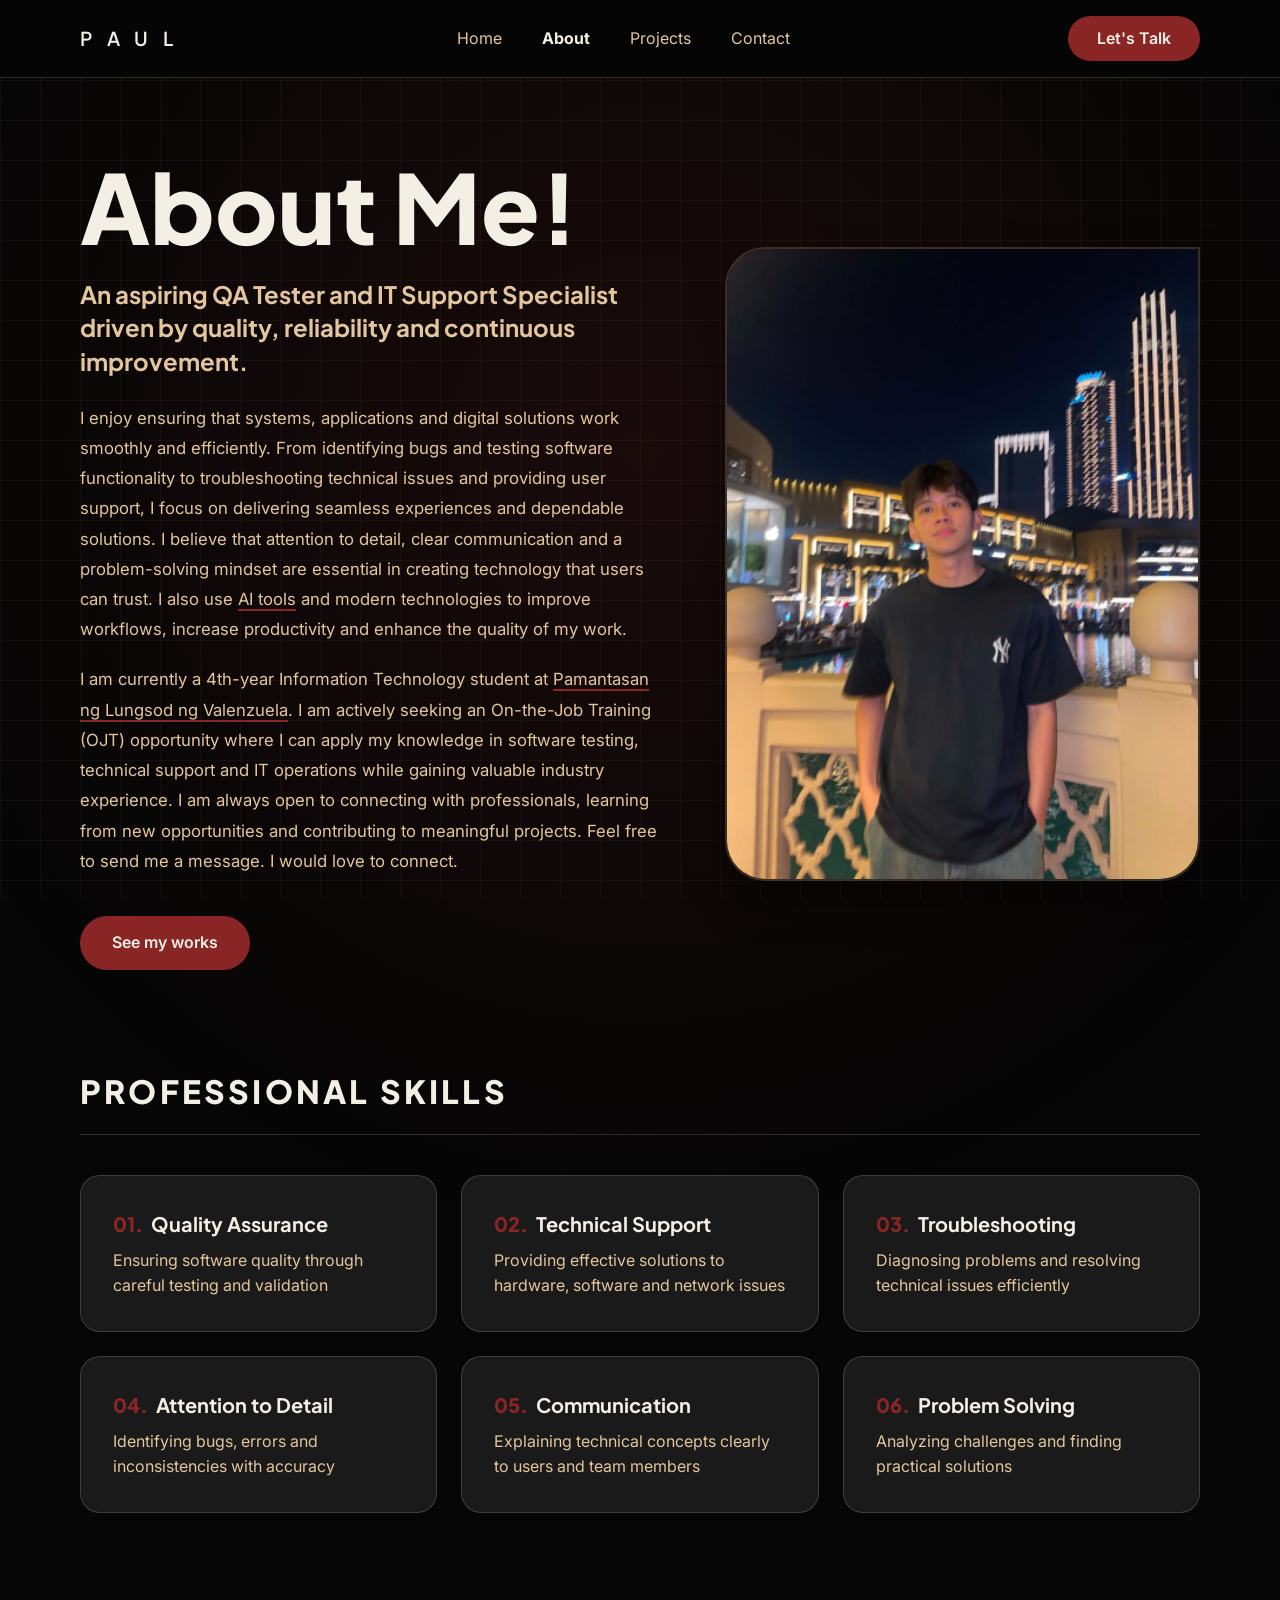
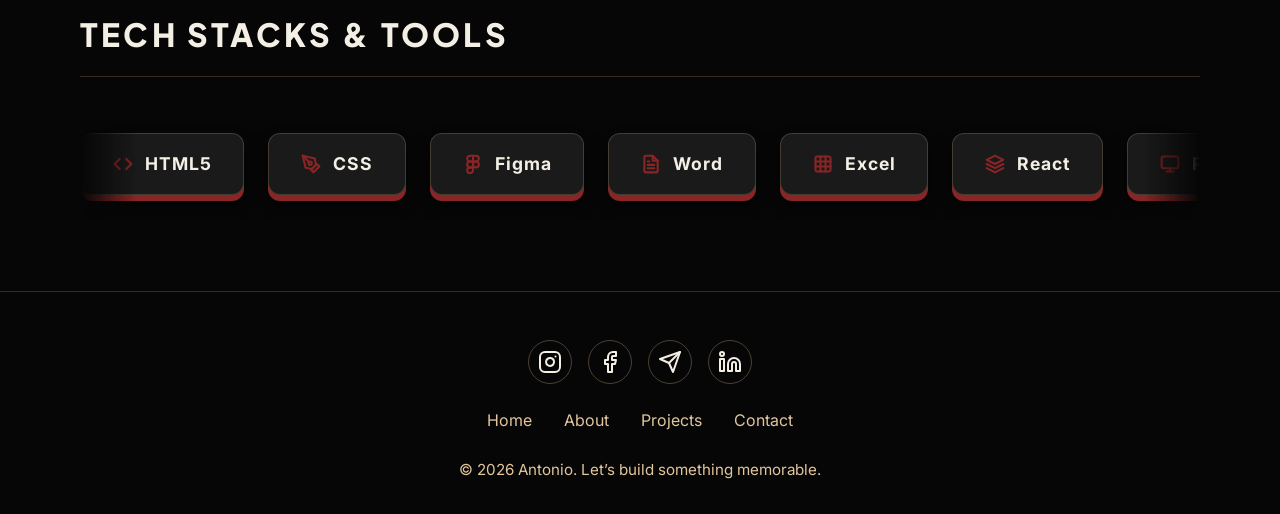
==== commit fd0c7891: "Enhance About and Index pages: update titles, add floating badges, and improve tool display with mar" ====
--- a/about.html
+++ b/about.html
@@ -29,11 +29,11 @@
   <main class="container page-about">
     <section class="about-hero">
       <div class="about-hero-content">
-        <h1 class="massive-title">About</h1>
+        <h1 class="massive-title">About Me!</h1>
         <h2 class="about-subtitle">An aspiring QA Tester and IT Support Specialist driven by quality, reliability and continuous improvement.</h2>
         <div class="about-body">
           <p>I enjoy ensuring that systems, applications and digital solutions work smoothly and efficiently. From identifying bugs and testing software functionality to troubleshooting technical issues and providing user support, I focus on delivering seamless experiences and dependable solutions. I believe that attention to detail, clear communication and a problem-solving mindset are essential in creating technology that users can trust. I also use <u>AI tools</u> and modern technologies to improve workflows, increase productivity and enhance the quality of my work.</p>
-          <p>I am currently a 4th-year Information Technology student at <u>Pamantasan ng Lungsod ng Valenzuela</u> 🇵🇭. I am actively seeking an On-the-Job Training (OJT) opportunity where I can apply my knowledge in software testing, technical support and IT operations while gaining valuable industry experience. I am always open to connecting with professionals, learning from new opportunities and contributing to meaningful projects. Feel free to send me a message. I would love to connect.</p>
+          <p>I am currently a 4th-year Information Technology student at <u>Pamantasan ng Lungsod ng Valenzuela</u>. I am actively seeking an On-the-Job Training (OJT) opportunity where I can apply my knowledge in software testing, technical support and IT operations while gaining valuable industry experience. I am always open to connecting with professionals, learning from new opportunities and contributing to meaningful projects. Feel free to send me a message. I would love to connect.</p>
         </div>
         <a href="projects.html" class="btn-primary">See my works</a>
       </div>
@@ -74,6 +74,7 @@
 
     <section class="about-tools">
       <h3 class="section-title">Tech Stacks & Tools</h3>
+      <div class="marquee-wrapper">
       <div class="tools-3d-grid">
         <div class="tool-3d-tag">
           <svg xmlns="http://www.w3.org/2000/svg" width="20" height="20" viewBox="0 0 24 24" fill="none" stroke="currentColor" stroke-linecap="round" stroke-linejoin="round"><polyline points="16 18 22 12 16 6"></polyline><polyline points="8 6 2 12 8 18"></polyline></svg>
@@ -111,6 +112,44 @@
           <svg xmlns="http://www.w3.org/2000/svg" width="20" height="20" viewBox="0 0 24 24" fill="none" stroke="currentColor" stroke-linecap="round" stroke-linejoin="round"><polygon points="23 7 16 12 23 17 23 7"></polygon><rect x="1" y="5" width="15" height="14" rx="2" ry="2"></rect></svg>
           Capcut
         </div>
+        <!-- Duplicated for Marquee Effect -->
+        <div class="tool-3d-tag">
+          <svg xmlns="http://www.w3.org/2000/svg" width="20" height="20" viewBox="0 0 24 24" fill="none" stroke="currentColor" stroke-linecap="round" stroke-linejoin="round"><polyline points="16 18 22 12 16 6"></polyline><polyline points="8 6 2 12 8 18"></polyline></svg>
+          HTML5
+        </div>
+        <div class="tool-3d-tag">
+          <svg xmlns="http://www.w3.org/2000/svg" width="20" height="20" viewBox="0 0 24 24" fill="none" stroke="currentColor" stroke-linecap="round" stroke-linejoin="round"><path d="M12 19l7-7 3 3-7 7-3-3z"></path><path d="M18 13l-1.5-7.5L2 2l3.5 14.5L13 18l5-5z"></path><path d="M2 2l7.586 7.586"></path><circle cx="11" cy="11" r="2"></circle></svg>
+          CSS
+        </div>
+        <div class="tool-3d-tag">
+          <svg xmlns="http://www.w3.org/2000/svg" width="20" height="20" viewBox="0 0 24 24" fill="none" stroke="currentColor" stroke-linecap="round" stroke-linejoin="round"><path d="M5 5.5A3.5 3.5 0 0 1 8.5 2H12v7H8.5A3.5 3.5 0 0 1 5 5.5z"></path><path d="M12 2h3.5a3.5 3.5 0 1 1 0 7H12V2z"></path><path d="M12 12.5a3.5 3.5 0 1 1 7 0 3.5 3.5 0 1 1-7 0z"></path><path d="M5 19.5A3.5 3.5 0 0 1 8.5 16H12v3.5a3.5 3.5 0 1 1-7 0z"></path><path d="M5 12.5A3.5 3.5 0 0 1 8.5 9H12v7H8.5A3.5 3.5 0 0 1 5 12.5z"></path></svg>
+          Figma
+        </div>
+        <div class="tool-3d-tag">
+          <svg xmlns="http://www.w3.org/2000/svg" width="20" height="20" viewBox="0 0 24 24" fill="none" stroke="currentColor" stroke-linecap="round" stroke-linejoin="round"><path d="M14 2H6a2 2 0 0 0-2 2v16a2 2 0 0 0 2 2h12a2 2 0 0 0 2-2V8z"></path><polyline points="14 2 14 8 20 8"></polyline><line x1="16" y1="13" x2="8" y2="13"></line><line x1="16" y1="17" x2="8" y2="17"></line><polyline points="10 9 9 9 8 9"></polyline></svg>
+          Word
+        </div>
+        <div class="tool-3d-tag">
+          <svg xmlns="http://www.w3.org/2000/svg" width="20" height="20" viewBox="0 0 24 24" fill="none" stroke="currentColor" stroke-linecap="round" stroke-linejoin="round"><rect x="3" y="3" width="18" height="18" rx="2" ry="2"></rect><line x1="3" y1="9" x2="21" y2="9"></line><line x1="3" y1="15" x2="21" y2="15"></line><line x1="9" y1="3" x2="9" y2="21"></line><line x1="15" y1="3" x2="15" y2="21"></line></svg>
+          Excel
+        </div>
+        <div class="tool-3d-tag">
+          <svg xmlns="http://www.w3.org/2000/svg" width="20" height="20" viewBox="0 0 24 24" fill="none" stroke="currentColor" stroke-linecap="round" stroke-linejoin="round"><polygon points="12 2 2 7 12 12 22 7 12 2"></polygon><polyline points="2 17 12 22 22 17"></polyline><polyline points="2 12 12 17 22 12"></polyline></svg>
+          React
+        </div>
+        <div class="tool-3d-tag">
+          <svg xmlns="http://www.w3.org/2000/svg" width="20" height="20" viewBox="0 0 24 24" fill="none" stroke="currentColor" stroke-linecap="round" stroke-linejoin="round"><rect x="2" y="3" width="20" height="14" rx="2" ry="2"></rect><line x1="8" y1="21" x2="16" y2="21"></line><line x1="12" y1="17" x2="12" y2="21"></line></svg>
+          Powerpoint
+        </div>
+        <div class="tool-3d-tag">
+          <svg xmlns="http://www.w3.org/2000/svg" width="20" height="20" viewBox="0 0 24 24" fill="none" stroke="currentColor" stroke-linecap="round" stroke-linejoin="round"><rect x="3" y="3" width="18" height="18" rx="2" ry="2"></rect><circle cx="8.5" cy="8.5" r="1.5"></circle><polyline points="21 15 16 10 5 21"></polyline></svg>
+          Canva
+        </div>
+        <div class="tool-3d-tag">
+          <svg xmlns="http://www.w3.org/2000/svg" width="20" height="20" viewBox="0 0 24 24" fill="none" stroke="currentColor" stroke-linecap="round" stroke-linejoin="round"><polygon points="23 7 16 12 23 17 23 7"></polygon><rect x="1" y="5" width="15" height="14" rx="2" ry="2"></rect></svg>
+          Capcut
+        </div>
+      </div>
       </div>
     </section>
   </main>
--- a/styles.css
+++ b/styles.css
@@ -241,9 +241,14 @@
   animation: fadeInUp 0.8s ease-out 0.6s forwards;
 }
 
-.hero-image img {
+.image-wrapper {
+  position: relative;
   width: 100%;
   max-width: 400px;
+}
+
+.image-wrapper img {
+  width: 100%;
   aspect-ratio: 1 / 1;
   object-fit: cover;
   border-radius: 50%;
@@ -251,6 +256,42 @@
   padding: 10px;
   background: var(--surface-strong);
   box-shadow: 0 20px 50px rgba(0,0,0,0.5), 0 0 30px var(--accent-soft);
+}
+
+.floating-badge {
+  position: absolute;
+  background: rgba(26, 26, 26, 0.75);
+  backdrop-filter: blur(10px);
+  -webkit-backdrop-filter: blur(10px);
+  border: 1px solid var(--accent);
+  color: #F4EFE5;
+  padding: 0.6rem 1.2rem;
+  border-radius: 999px;
+  font-family: 'Plus Jakarta Sans', sans-serif;
+  font-weight: 700;
+  font-size: 0.95rem;
+  box-shadow: 0 10px 25px rgba(0,0,0,0.5), 0 0 15px var(--accent-soft);
+  z-index: 5;
+  pointer-events: none;
+  display: inline-flex;
+  align-items: center;
+}
+
+.badge-1 {
+  top: 15%;
+  left: -15px;
+  animation: floatBadge 3.5s ease-in-out infinite alternate;
+}
+
+.badge-2 {
+  bottom: 20%;
+  right: -15px;
+  animation: floatBadge 4s ease-in-out infinite alternate-reverse;
+}
+
+@keyframes floatBadge {
+  0% { transform: translateY(0px); }
+  100% { transform: translateY(-12px); }
 }
 
 .hero-actions {
@@ -599,11 +640,30 @@
   font-size: 1rem;
 }
 
+.marquee-wrapper {
+  width: 100%;
+  overflow: hidden;
+  position: relative;
+  margin-bottom: 4rem;
+  padding: 1rem 0 2rem;
+  -webkit-mask-image: linear-gradient(to right, transparent, black 5%, black 95%, transparent);
+  mask-image: linear-gradient(to right, transparent, black 5%, black 95%, transparent);
+}
+
 .tools-3d-grid {
   display: flex;
-  flex-wrap: wrap;
+  flex-wrap: nowrap;
   gap: 1.5rem;
-  margin-bottom: 6rem;
+  width: max-content;
+  animation: marqueeScroll 25s linear infinite;
+}
+
+.tools-3d-grid:hover {
+  animation-play-state: paused;
+}
+
+@keyframes marqueeScroll {
+  to { transform: translateX(calc(-50% - 0.75rem)); }
 }
 
 .tool-3d-tag {
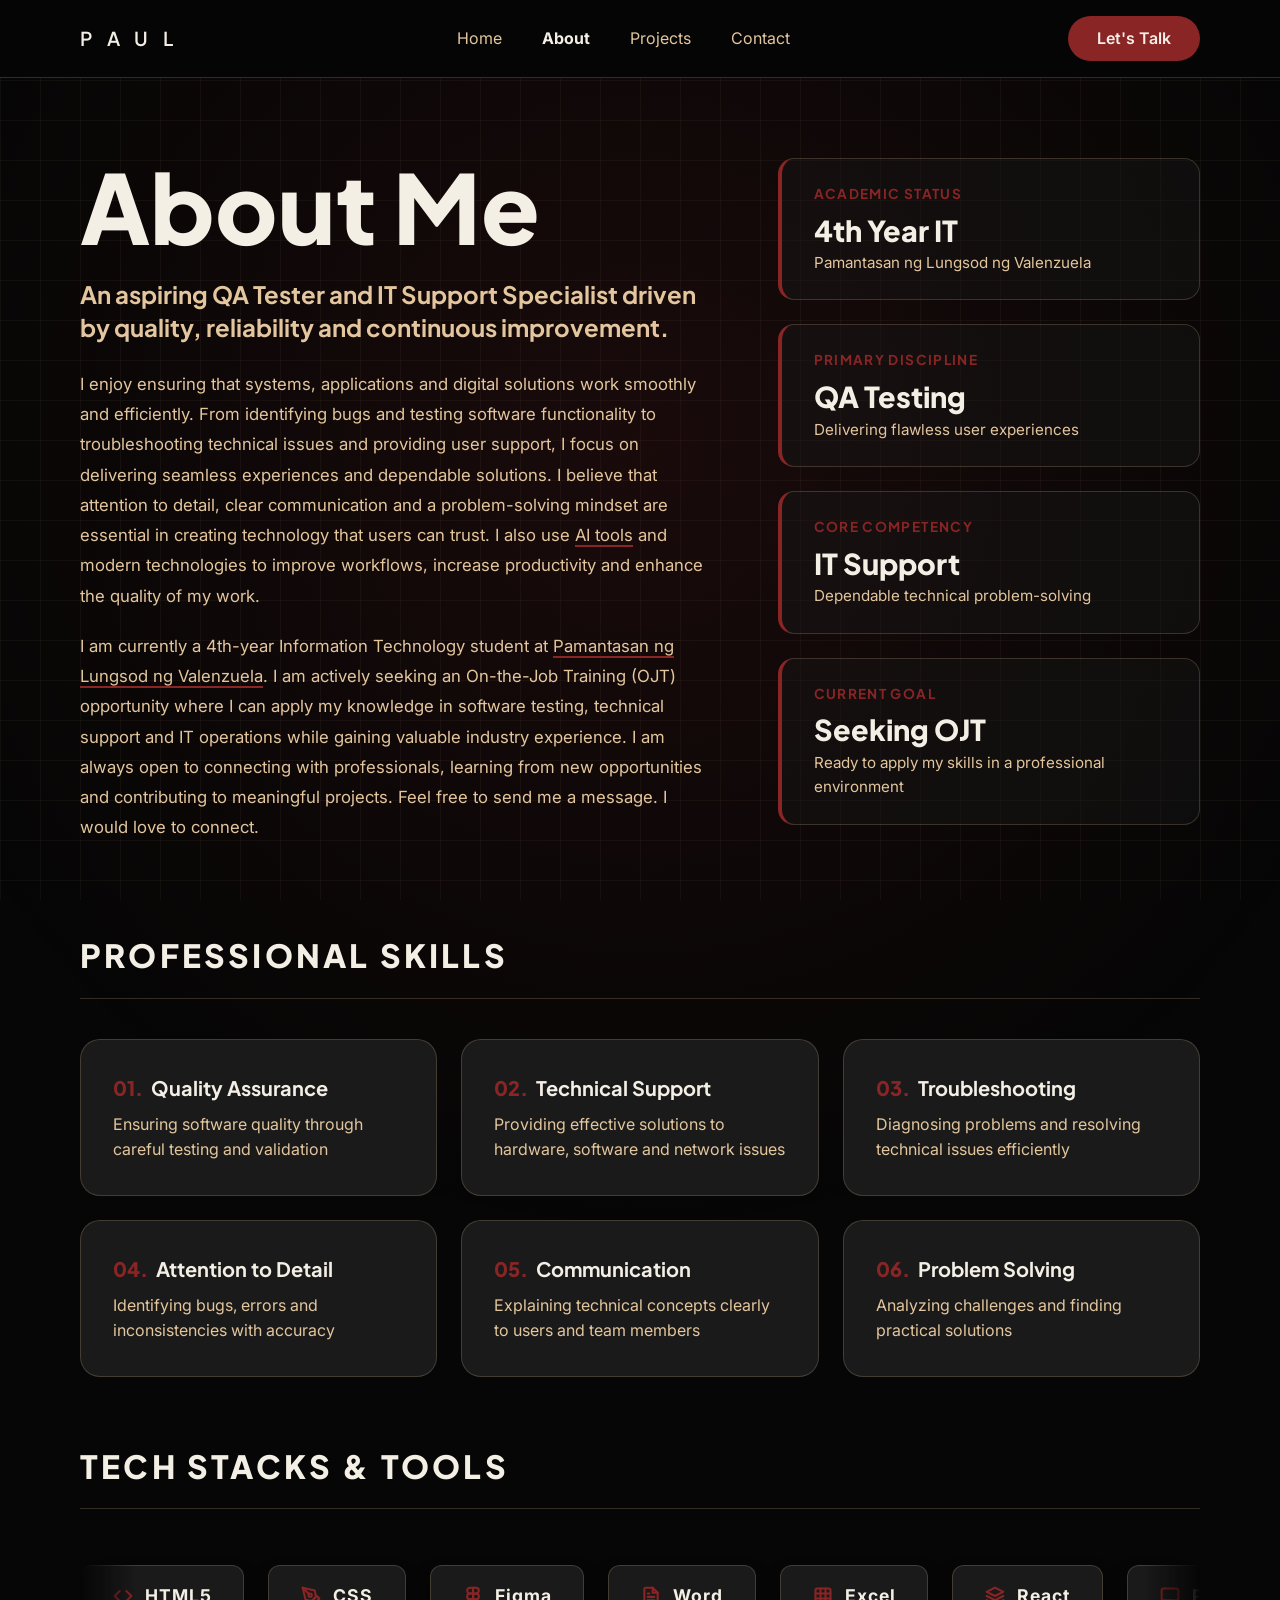
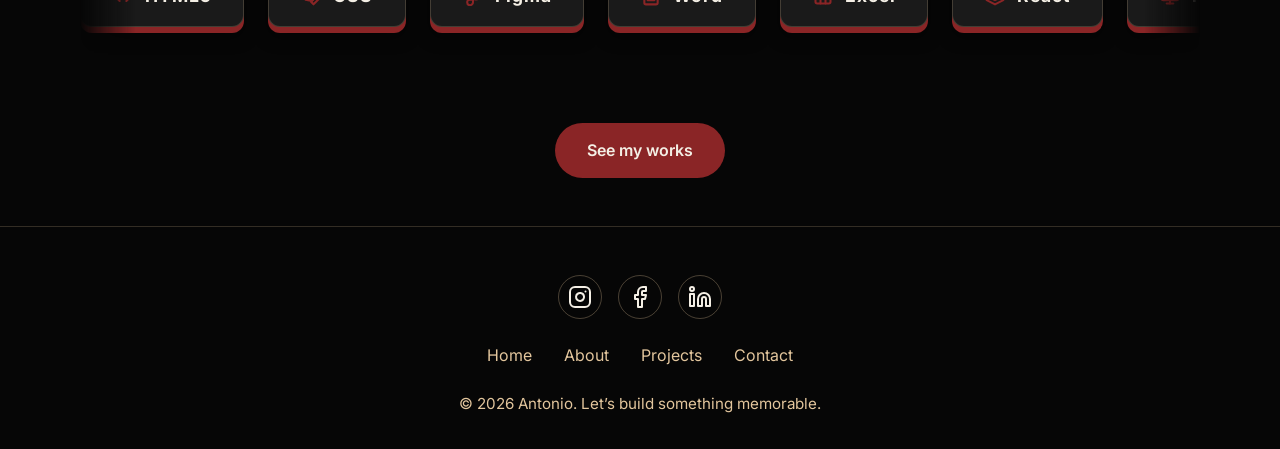
==== commit fe9905e1: "Refactor code structure for improved readability and maintainability" ====
--- a/about.html
+++ b/about.html
@@ -29,16 +29,34 @@
   <main class="container page-about">
     <section class="about-hero">
       <div class="about-hero-content">
-        <h1 class="massive-title">About Me!</h1>
+        <h1 class="massive-title">About Me</h1>
         <h2 class="about-subtitle">An aspiring QA Tester and IT Support Specialist driven by quality, reliability and continuous improvement.</h2>
         <div class="about-body">
           <p>I enjoy ensuring that systems, applications and digital solutions work smoothly and efficiently. From identifying bugs and testing software functionality to troubleshooting technical issues and providing user support, I focus on delivering seamless experiences and dependable solutions. I believe that attention to detail, clear communication and a problem-solving mindset are essential in creating technology that users can trust. I also use <u>AI tools</u> and modern technologies to improve workflows, increase productivity and enhance the quality of my work.</p>
           <p>I am currently a 4th-year Information Technology student at <u>Pamantasan ng Lungsod ng Valenzuela</u>. I am actively seeking an On-the-Job Training (OJT) opportunity where I can apply my knowledge in software testing, technical support and IT operations while gaining valuable industry experience. I am always open to connecting with professionals, learning from new opportunities and contributing to meaningful projects. Feel free to send me a message. I would love to connect.</p>
         </div>
-        <a href="projects.html" class="btn-primary">See my works</a>
-      </div>
-      <div class="about-hero-image">
-        <img src="images/pol.png" alt="Paul Zabdiel P. Antonio" />
+      </div>
+      <div class="about-hero-visuals">
+        <div class="stat-card">
+          <div class="stat-header">Academic Status</div>
+          <div class="stat-value">4th Year IT</div>
+          <div class="stat-desc">Pamantasan ng Lungsod ng Valenzuela</div>
+        </div>
+        <div class="stat-card">
+          <div class="stat-header">Primary Discipline</div>
+          <div class="stat-value">QA Testing</div>
+          <div class="stat-desc">Delivering flawless user experiences</div>
+        </div>
+        <div class="stat-card">
+          <div class="stat-header">Core Competency</div>
+          <div class="stat-value">IT Support</div>
+          <div class="stat-desc">Dependable technical problem-solving</div>
+        </div>
+        <div class="stat-card">
+          <div class="stat-header">Current Goal</div>
+          <div class="stat-value">Seeking OJT</div>
+          <div class="stat-desc">Ready to apply my skills in a professional environment</div>
+        </div>
       </div>
     </section>
 
@@ -151,22 +169,22 @@
         </div>
       </div>
       </div>
+      <div class="about-action">
+        <a href="projects.html" class="btn-primary">See my works</a>
+      </div>
     </section>
   </main>
 
   <footer class="site-footer">
     <div class="container footer-inner">
       <div class="social-links">
-        <a href="#" aria-label="Instagram">
+        <a href="https://www.instagram.com/pzpantonio?igsh=ZjYwczJsYjd1bDk%3D&utm_source=qr" aria-label="Instagram">
           <svg xmlns="http://www.w3.org/2000/svg" width="24" height="24" viewBox="0 0 24 24" fill="none" stroke="currentColor" stroke-width="2" stroke-linecap="round" stroke-linejoin="round" class="icon"><rect x="2" y="2" width="20" height="20" rx="5" ry="5"></rect><path d="M16 11.37A4 4 0 1 1 12.63 8 4 4 0 0 1 16 11.37z"></path><line x1="17.5" y1="6.5" x2="17.51" y2="6.5"></line></svg>
         </a>
-        <a href="#" aria-label="Facebook">
+        <a href="https://www.facebook.com/share/18nur1Z2Pr/?mibextid=wwXIfr" aria-label="Facebook">
           <svg xmlns="http://www.w3.org/2000/svg" width="24" height="24" viewBox="0 0 24 24" fill="none" stroke="currentColor" stroke-width="2" stroke-linecap="round" stroke-linejoin="round" class="icon"><path d="M18 2h-3a5 5 0 0 0-5 5v3H7v4h3v8h4v-8h3l1-4h-4V7a1 1 0 0 1 1-1h3z"></path></svg>
         </a>
-        <a href="#" aria-label="Telegram">
-          <svg xmlns="http://www.w3.org/2000/svg" width="24" height="24" viewBox="0 0 24 24" fill="none" stroke="currentColor" stroke-width="2" stroke-linecap="round" stroke-linejoin="round" class="icon"><line x1="22" y1="2" x2="11" y2="13"></line><polygon points="22 2 15 22 11 13 2 9 22 2"></polygon></svg>
-        </a>
-        <a href="#" aria-label="LinkedIn">
+        <a href="https://www.linkedin.com/in/paul-zabdiel-antonio-590201413?utm_source=share_via&utm_content=profile&utm_medium=member_ios" aria-label="LinkedIn">
           <svg xmlns="http://www.w3.org/2000/svg" width="24" height="24" viewBox="0 0 24 24" fill="none" stroke="currentColor" stroke-width="2" stroke-linecap="round" stroke-linejoin="round" class="icon"><path d="M16 8a6 6 0 0 1 6 6v7h-4v-7a2 2 0 0 0-2-2 2 2 0 0 0-2 2v7h-4v-7a6 6 0 0 1 6-6z"></path><rect x="2" y="9" width="4" height="12"></rect><circle cx="4" cy="4" r="2"></circle></svg>
         </a>
       </div>
--- a/styles.css
+++ b/styles.css
@@ -402,7 +402,6 @@
 }
 
 .feature-grid article,
-.project-card,
 .contact-panel,
 .details-grid article {
   background: var(--surface);
@@ -419,14 +418,28 @@
 }
 
 .project-card {
+  background: rgba(26, 26, 26, 0.4);
+  border: 1px solid var(--border);
+  border-radius: 1.25rem;
+  padding: 2rem;
+  backdrop-filter: blur(10px);
   display: flex;
   justify-content: space-between;
   align-items: center;
-  gap: 1rem;
+  gap: 2rem;
+  transition: transform 0.3s ease, border-color 0.3s ease, box-shadow 0.3s ease;
+}
+
+.project-card:hover {
+  transform: translateY(-5px);
+  border-color: var(--accent);
+  box-shadow: 0 10px 30px var(--accent-soft);
 }
 
 .project-card h2 {
   margin-top: 0;
+  color: #F4EFE5;
+  font-family: 'Plus Jakarta Sans', sans-serif;
 }
 
 .contact-panel {
@@ -514,10 +527,10 @@
 
 .about-hero {
   display: grid;
-  grid-template-columns: 1.1fr 0.9fr;
+  grid-template-columns: 1.2fr 0.8fr;
   gap: 4rem;
-  align-items: center;
-  margin-bottom: 6rem;
+  align-items: start;
+  margin-bottom: 3rem;
 }
 
 .massive-title {
@@ -570,23 +583,59 @@
   text-decoration-color: #F4EFE5;
 }
 
-.about-hero-content .btn-primary {
+.about-action {
+  text-align: center;
+  margin-top: 2rem;
+  margin-bottom: 3rem;
   opacity: 0;
   animation: fadeInUp 0.8s ease-out 0.45s forwards;
 }
 
-.about-hero-image {
+.about-hero-visuals {
+  display: grid;
+  gap: 1.5rem;
   opacity: 0;
   animation: fadeInUp 0.8s ease-out 0.6s forwards;
 }
 
-.about-hero-image img {
-  width: 100%;
-  max-width: 500px;
-  object-fit: cover;
-  border-radius: 2.5rem 0 2.5rem 2.5rem; /* Asymmetrical border-radius */
-  box-shadow: var(--shadow);
-  border: 2px solid var(--border);
+.stat-card {
+  background: rgba(26, 26, 26, 0.4);
+  border: 1px solid var(--border);
+  border-left: 4px solid var(--accent);
+  padding: 1.5rem 2rem;
+  border-radius: 1rem;
+  backdrop-filter: blur(10px);
+  transition: transform 0.3s ease, box-shadow 0.3s ease, border-color 0.3s ease;
+}
+
+.stat-card:hover {
+  transform: translateX(-8px);
+  box-shadow: 0 10px 25px var(--accent-soft);
+  border-color: var(--accent);
+}
+
+.stat-header {
+  font-family: 'Plus Jakarta Sans', sans-serif;
+  font-size: 0.85rem;
+  text-transform: uppercase;
+  letter-spacing: 0.1em;
+  color: var(--accent);
+  margin-bottom: 0.5rem;
+  font-weight: 700;
+}
+
+.stat-value {
+  font-family: 'Plus Jakarta Sans', sans-serif;
+  font-size: 1.8rem;
+  font-weight: 800;
+  color: #F4EFE5;
+  margin-bottom: 0.25rem;
+  line-height: 1.2;
+}
+
+.stat-desc {
+  color: #E3C69D;
+  font-size: 0.95rem;
 }
 
 .section-title {
@@ -604,7 +653,7 @@
   display: grid;
   grid-template-columns: repeat(auto-fit, minmax(280px, 1fr));
   gap: 1.5rem;
-  margin-bottom: 6rem;
+  margin-bottom: 4rem;
 }
 
 .skill-card {
